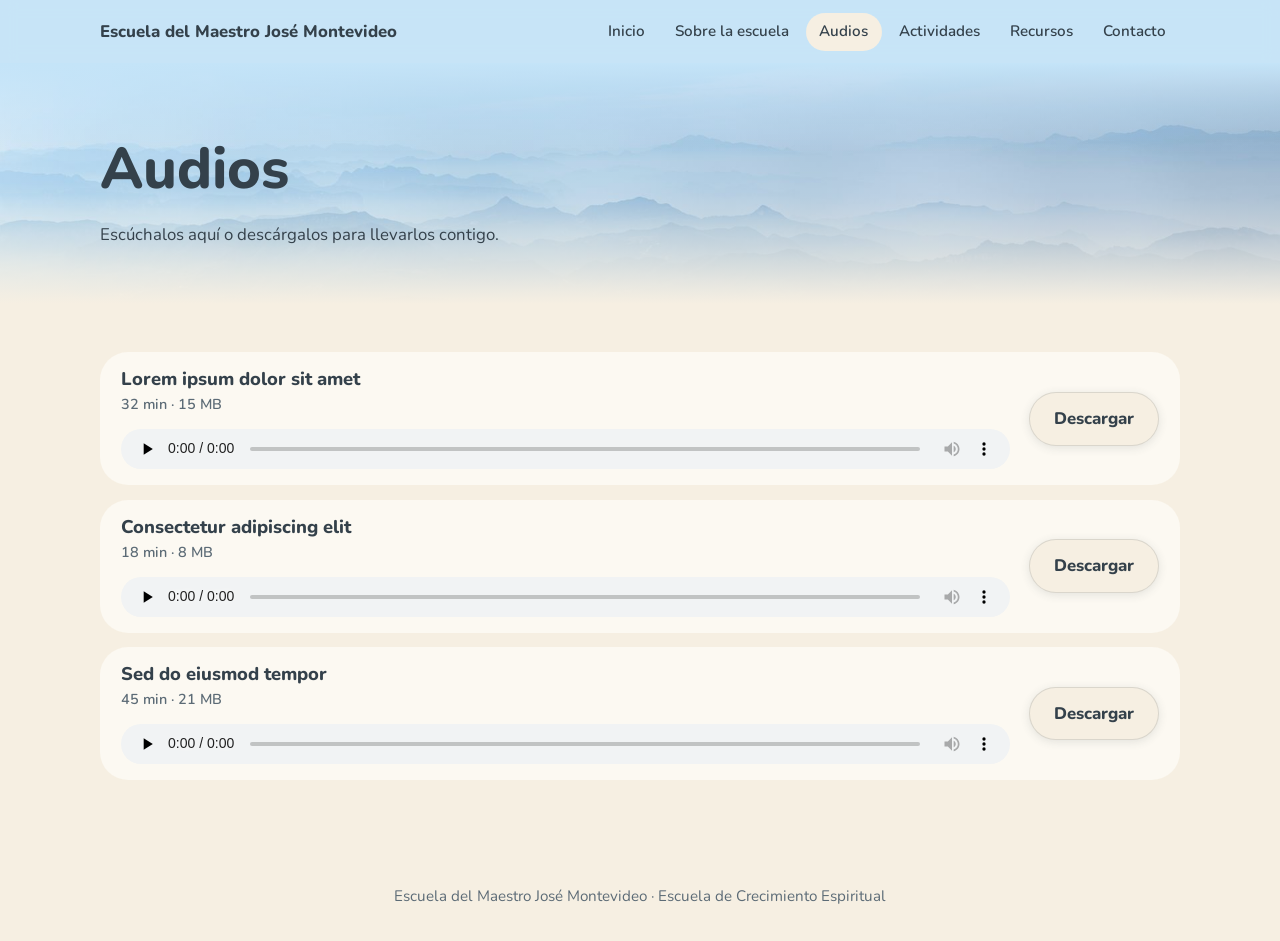
==== audios.html @ 323f75b3 "Add files via upload" ====
<!DOCTYPE html>
<html lang="es">
<head>
<meta charset="utf-8">
<meta name="viewport" content="width=device-width, initial-scale=1">
<title>Audios · Escuela del Maestro José Montevideo</title>
<link rel="preconnect" href="https://fonts.googleapis.com">
<link rel="preconnect" href="https://fonts.gstatic.com" crossorigin>
<link href="https://fonts.googleapis.com/css2?family=Nunito:wght@400;600;800&display=swap" rel="stylesheet">
<link rel="stylesheet" href="styles.css?v=7">
</head>
<body>

<header>
  <nav class="wrap" aria-label="Principal">
    <a class="marca" href="index.html">Escuela del Maestro José Montevideo</a>
    <ul><li><a href="index.html">Inicio</a></li><li><a href="sobre-la-escuela.html">Sobre la escuela</a></li><li><a href="audios.html" aria-current="page">Audios</a></li><li><a href="index.html#actividades">Actividades</a></li><li><a href="recursos.html">Recursos</a></li><li><a href="index.html#contacto">Contacto</a></li></ul>
  </nav>
</header>

<main>
<section class="cabecera fondo cielo">
  <div class="wrap">
    <h1>Audios</h1>
    <p style="margin-top:1rem">Escúchalos aquí o descárgalos para llevarlos contigo.</p>
  </div>
</section>
<section>
  <div class="wrap">
    
    <ul class="lista">
      <li class="fila"><div class="txt"><h3>Lorem ipsum dolor sit amet</h3><small>32 min · 15 MB</small><audio controls preload="none" src="audios/charla-01.mp3">Tu navegador no puede reproducir audio.</audio></div><a class="btn" href="audios/charla-01.mp3" download>Descargar</a></li>
      <li class="fila"><div class="txt"><h3>Consectetur adipiscing elit</h3><small>18 min · 8 MB</small><audio controls preload="none" src="audios/charla-02.mp3">Tu navegador no puede reproducir audio.</audio></div><a class="btn" href="audios/charla-02.mp3" download>Descargar</a></li>
      <li class="fila"><div class="txt"><h3>Sed do eiusmod tempor</h3><small>45 min · 21 MB</small><audio controls preload="none" src="audios/charla-03.mp3">Tu navegador no puede reproducir audio.</audio></div><a class="btn" href="audios/charla-03.mp3" download>Descargar</a></li>
    </ul>
  </div>
</section>
</main>

<footer><div class="wrap">Escuela del Maestro José Montevideo · Escuela de Crecimiento Espiritual</div></footer>

</body>
</html>
---- styles.css ----
:root{
  --arena:#F6EFE2; --arena-2:#EADFCB; --celeste:#C4E4F8; --celeste-2:#96CCEE;
  --tinta:#34414B; --suave:#5C6B76; --enlace:#2F6684; --r:28px;
}
*{box-sizing:border-box;margin:0}
html{scroll-padding-top:76px}
@media (prefers-reduced-motion:no-preference){html{scroll-behavior:smooth}}
body{font-family:"Nunito",system-ui,sans-serif;background:var(--arena);color:var(--tinta);line-height:1.65;font-size:1.05rem}
img{display:block;max-width:100%;background:var(--arena-2)}
a{color:var(--enlace)}
a:focus-visible,button:focus-visible{outline:3px solid var(--enlace);outline-offset:3px;border-radius:8px}
h1,h2,h3{line-height:1.2;font-weight:800}
h1{font-size:clamp(2.2rem,5.5vw,3.6rem)}
h2{font-size:clamp(1.7rem,3.5vw,2.3rem);margin-bottom:.6em}
h3{font-size:1.15rem}
p{max-width:62ch}
.wrap{width:min(1080px,100% - 2.5rem);margin-inline:auto}
section{padding:4.5rem 0}

/* Navegación */
header{position:sticky;top:0;z-index:10;background:var(--celeste);background:color-mix(in srgb,var(--celeste) 94%,transparent);backdrop-filter:blur(8px)}
nav{display:flex;align-items:center;justify-content:space-between;gap:1rem;flex-wrap:wrap;padding:.8rem 0}
.marca{font-weight:800;text-decoration:none;color:var(--tinta)}
nav ul{display:flex;gap:.2rem;list-style:none;padding:0;flex-wrap:wrap}
nav ul a{display:block;padding:.4rem .85rem;border-radius:999px;text-decoration:none;color:var(--tinta);font-weight:600;font-size:.95rem}
nav ul a:hover{background:var(--arena)}

/* Botones */
.btn{display:inline-block;padding:.75rem 1.5rem;border-radius:999px;background:var(--arena);border:1px solid rgba(52,65,75,.14);box-shadow:0 2px 10px rgba(52,65,75,.12);color:var(--tinta);font-weight:800;text-decoration:none;transition:background .2s}
.btn:hover{background:#fff}

/* Inicio */
.hero .wrap{display:grid;grid-template-columns:1.1fr .9fr;gap:3rem;align-items:center}
.hero p{margin:1.2rem 0 1.8rem;color:var(--suave);font-size:1.15rem}

/* Olas */

/* Bandas de color */
.celeste{background:linear-gradient(var(--arena),var(--celeste) 120px,var(--celeste) calc(100% - 120px),var(--arena));padding:6.5rem 0}
.arena2{background:var(--arena-2)}

/* Sobre la escuela */
.dos{display:grid;grid-template-columns:.9fr 1.1fr;gap:3rem;align-items:center}
.dos p+p{margin-top:1rem}
.valores{display:flex;gap:.6rem;flex-wrap:wrap;margin-top:1.5rem;list-style:none;padding:0}
.valores li{background:var(--arena);padding:.4rem 1rem;border-radius:999px;font-weight:600;font-size:.95rem}

/* Listas: audios y actividades */
.lista{list-style:none;padding:0;display:grid;gap:.9rem}
.fila{display:flex;align-items:center;gap:1.2rem;background:#FCF9F2;padding:1rem 1.3rem;border-radius:var(--r)}
.fila .txt{flex:1}
.fila small{color:var(--suave);font-size:.9rem}
.fila small{font-weight:600}
.fila p{margin-top:.5rem;color:var(--suave);font-size:1rem}
audio{display:block;width:100%;height:40px;margin-top:.7rem}

/* Recursos */

/* Contacto */
.celeste.contacto{background:var(--celeste)}
.contacto dl{display:grid;grid-template-columns:auto 1fr;gap:.5rem 1.2rem;margin-top:1.2rem}
.contacto dt{font-weight:800}

.vacio{background:var(--arena-2);padding:2rem;border-radius:var(--r);color:var(--suave)}
footer{padding:2rem 0;text-align:center;color:var(--suave);font-size:.95rem}

@media (max-width:760px){
  .hero .wrap,.dos,.contacto .dos{grid-template-columns:1fr;gap:2rem}
  section{padding:3.2rem 0}
  nav ul{flex-wrap:nowrap;overflow-x:auto;width:100%;padding-bottom:.2rem}
  nav ul a{white-space:nowrap}
  .fila{flex-wrap:wrap}
}

/* Varias páginas */
nav ul a[aria-current="page"]{background:var(--arena)}
.mas{margin-top:1.8rem}
.texto h2{margin-top:1.8em;font-size:1.4rem}
.texto p+p{margin-top:1rem}
.texto{padding-top:0}

/* Fondos de naturaleza difuminados */
.fondo{position:relative;isolation:isolate;background-size:cover;background-repeat:no-repeat}
.fondo::before{content:"";position:absolute;inset:0;z-index:-1;background:linear-gradient(var(--celeste),transparent 90px),linear-gradient(rgba(246,239,226,.12),rgba(246,239,226,.34) 55%,var(--arena))}
.cielo{background-image:url(img/fondo-montanas.jpg);background-position:50% 40%}
.nubes{background-image:url(img/fondo-nubes.jpg);background-position:50% 50%}
.hero{padding:7rem 0 6rem}
.hero .wrap{display:block}
.hero p{color:var(--tinta);max-width:60ch}
.cabecera{padding:4.5rem 0 3.5rem}
.cabecera p{color:var(--tinta)}
.cabecera + section{padding-top:3rem}
@media (max-width:760px){.hero{padding:4.5rem 0 4rem}.cabecera{padding:3rem 0 2.5rem}}
@media (max-width:760px){.celeste{padding:5rem 0}}
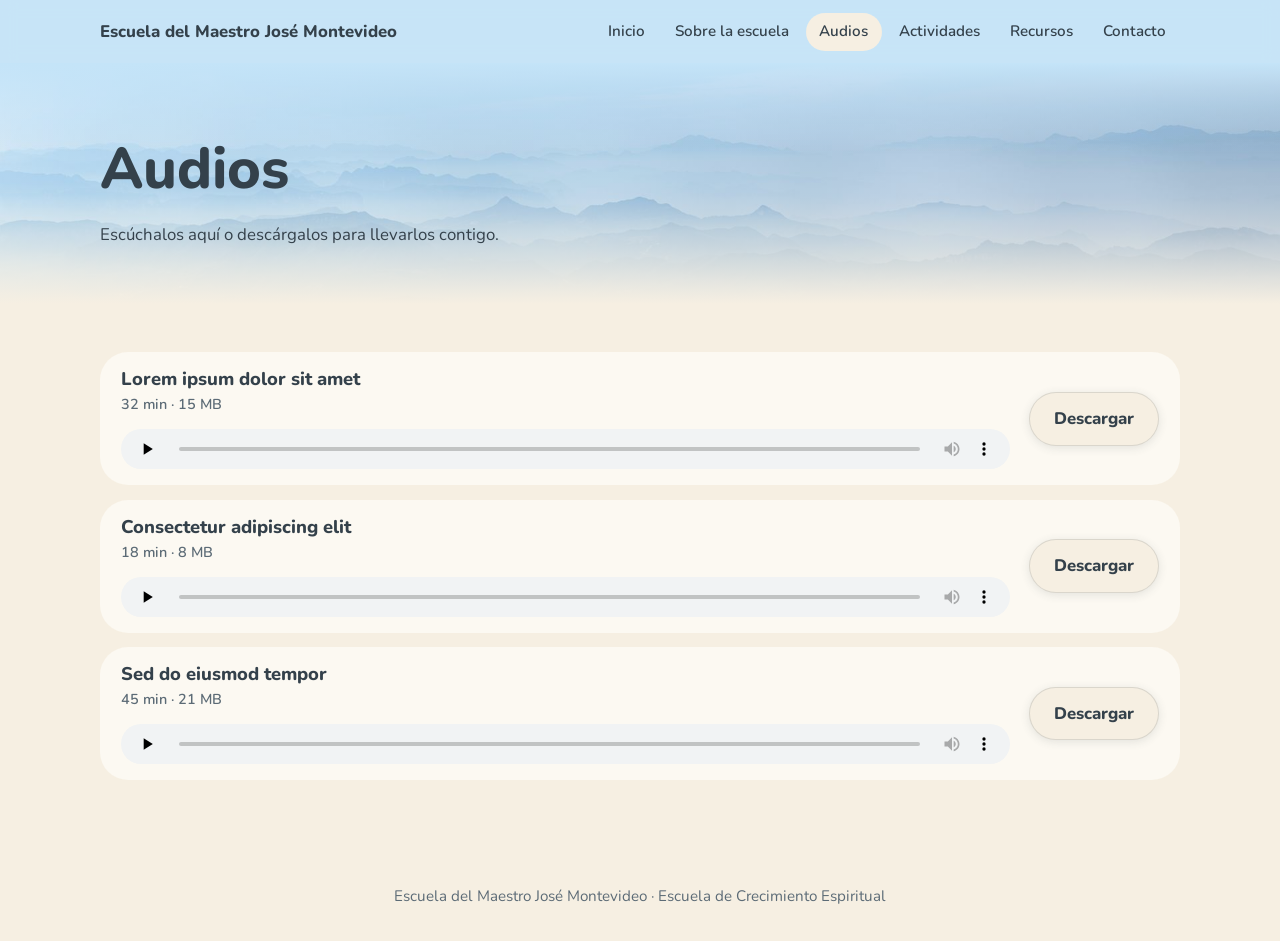
==== commit 99f838ab: "Add files via upload" ====
--- a/audios.html
+++ b/audios.html
@@ -7,7 +7,7 @@
 <link rel="preconnect" href="https://fonts.googleapis.com">
 <link rel="preconnect" href="https://fonts.gstatic.com" crossorigin>
 <link href="https://fonts.googleapis.com/css2?family=Nunito:wght@400;600;800&display=swap" rel="stylesheet">
-<link rel="stylesheet" href="styles.css?v=7">
+<link rel="stylesheet" href="styles.css?v=8">
 </head>
 <body>
 
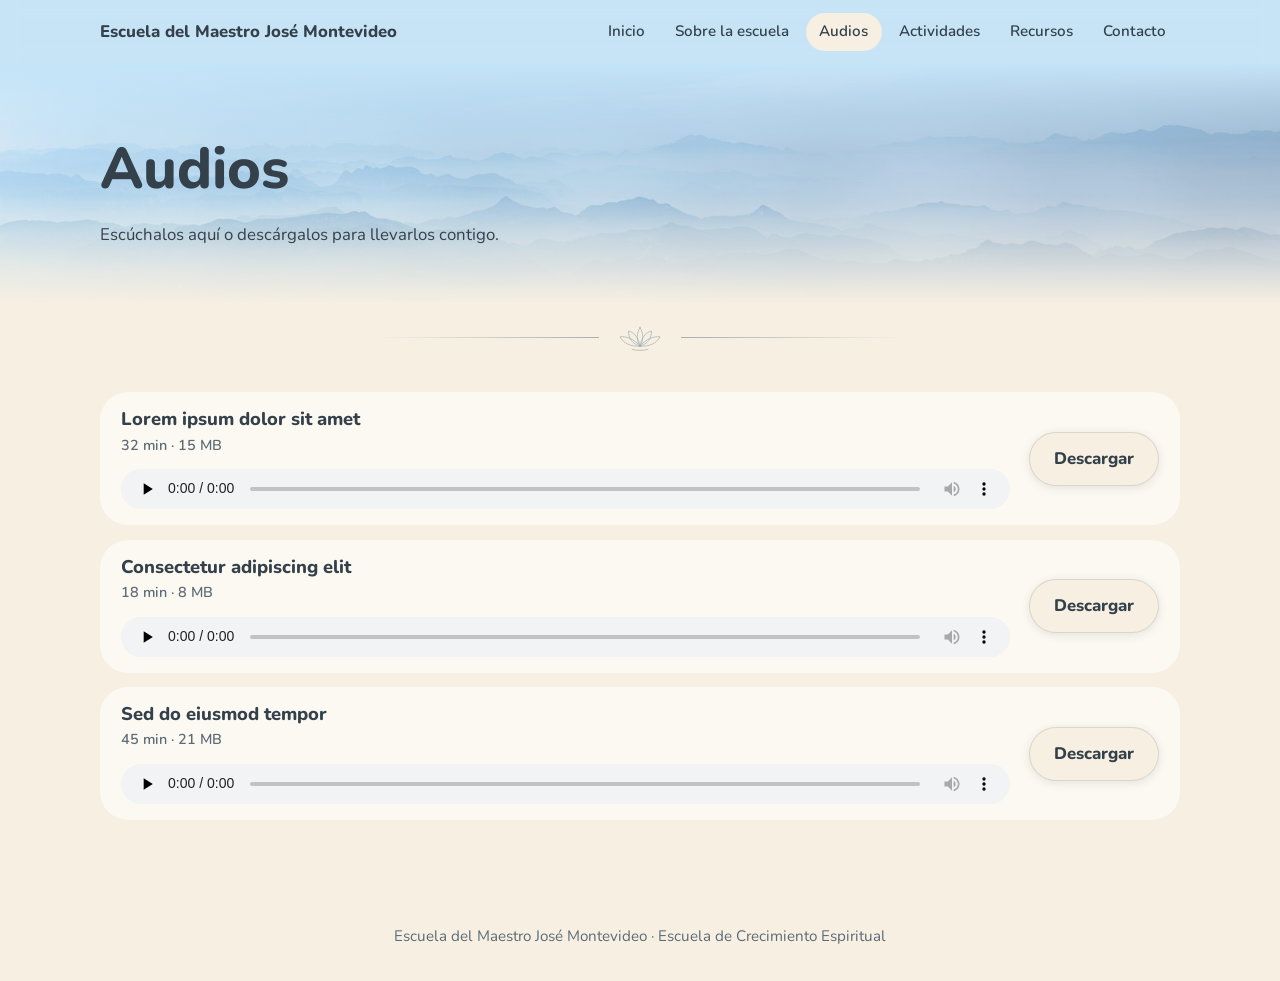
==== commit a2cdf858: "Add files via upload" ====
--- a/audios.html
+++ b/audios.html
@@ -7,7 +7,7 @@
 <link rel="preconnect" href="https://fonts.googleapis.com">
 <link rel="preconnect" href="https://fonts.gstatic.com" crossorigin>
 <link href="https://fonts.googleapis.com/css2?family=Nunito:wght@400;600;800&display=swap" rel="stylesheet">
-<link rel="stylesheet" href="styles.css?v=8">
+<link rel="stylesheet" href="styles.css?v=9">
 </head>
 <body>
 
@@ -25,6 +25,9 @@
     <p style="margin-top:1rem">Escúchalos aquí o descárgalos para llevarlos contigo.</p>
   </div>
 </section>
+<div class="divisor" aria-hidden="true">
+  <svg viewBox="0 0 64 40"><path d="M32 6C27 14 27 24 32 32 37 24 37 14 32 6Z"/><path d="M32 32C21 29 16 21 16 11 25 13 30 21 32 32Z"/><path d="M32 32C43 29 48 21 48 11 39 13 34 21 32 32Z"/><path d="M32 32C19 33 9 28 4 19 13 18 24 22 32 32Z"/><path d="M32 32C45 33 55 28 60 19 51 18 40 22 32 32Z"/><path d="M21 36.5C28 38.5 36 38.5 43 36.5"/></svg>
+</div>
 <section>
   <div class="wrap">
     
--- a/styles.css
+++ b/styles.css
@@ -92,3 +92,10 @@
 .cabecera + section{padding-top:3rem}
 @media (max-width:760px){.hero{padding:4.5rem 0 4rem}.cabecera{padding:3rem 0 2.5rem}}
 @media (max-width:760px){.celeste{padding:5rem 0}}
+
+/* Separador de loto */
+.divisor{display:flex;align-items:center;gap:1.1rem;width:min(520px,100% - 2.5rem);margin:1.2rem auto 0;color:#6F8798;opacity:.6}
+.divisor::before,.divisor::after{content:"";flex:1;height:1px;background:linear-gradient(90deg,transparent,currentColor)}
+.divisor::after{background:linear-gradient(270deg,transparent,currentColor)}
+.divisor svg{width:46px;height:29px;flex:none;fill:none;stroke:currentColor;stroke-width:1;stroke-linecap:round;stroke-linejoin:round}
+.cabecera + .divisor + section{padding-top:2.5rem}
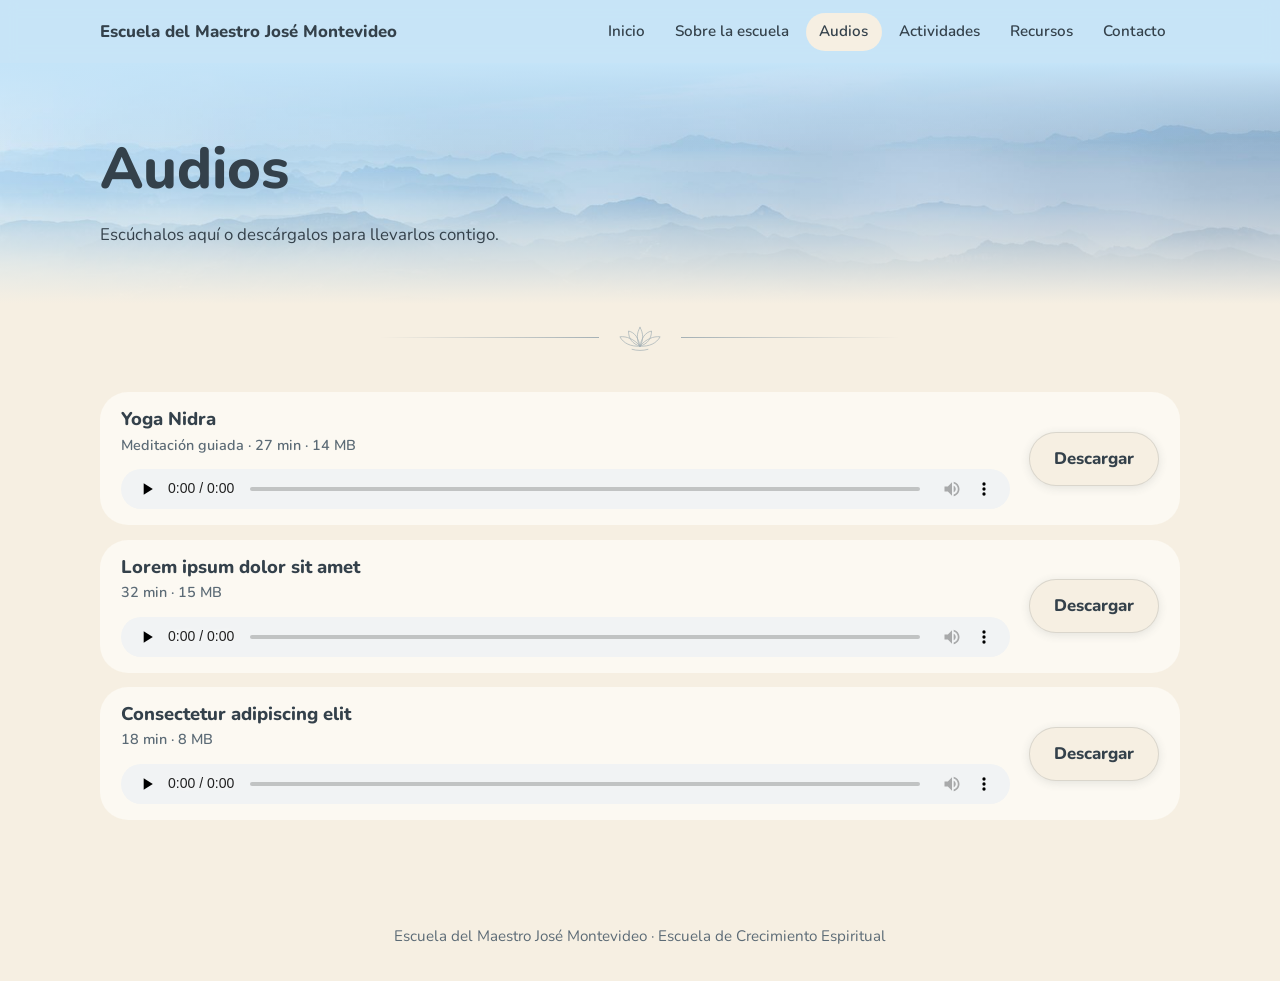
==== commit 09e9bb86: "Remove audio entry for 'Sed do eiusmod tempor' Removed an audio list item for 'Sed do eiusmod tempor" ====
--- a/audios.html
+++ b/audios.html
@@ -7,7 +7,7 @@
 <link rel="preconnect" href="https://fonts.googleapis.com">
 <link rel="preconnect" href="https://fonts.gstatic.com" crossorigin>
 <link href="https://fonts.googleapis.com/css2?family=Nunito:wght@400;600;800&display=swap" rel="stylesheet">
-<link rel="stylesheet" href="styles.css?v=9">
+<link rel="stylesheet" href="styles.css?v=10">
 </head>
 <body>
 
@@ -32,9 +32,9 @@
   <div class="wrap">
     
     <ul class="lista">
+       <li class="fila"><div class="txt"><h3>Yoga Nidra</h3><small>Meditación guiada · 27 min · 14 MB</small><audio controls preload="none" src="audios/yoga-nidra.mp3">Tu navegador no puede reproducir audio.</audio></div><a class="btn" href="audios/yoga-nidra.mp3" download>Descargar</a></li>
       <li class="fila"><div class="txt"><h3>Lorem ipsum dolor sit amet</h3><small>32 min · 15 MB</small><audio controls preload="none" src="audios/charla-01.mp3">Tu navegador no puede reproducir audio.</audio></div><a class="btn" href="audios/charla-01.mp3" download>Descargar</a></li>
       <li class="fila"><div class="txt"><h3>Consectetur adipiscing elit</h3><small>18 min · 8 MB</small><audio controls preload="none" src="audios/charla-02.mp3">Tu navegador no puede reproducir audio.</audio></div><a class="btn" href="audios/charla-02.mp3" download>Descargar</a></li>
-      <li class="fila"><div class="txt"><h3>Sed do eiusmod tempor</h3><small>45 min · 21 MB</small><audio controls preload="none" src="audios/charla-03.mp3">Tu navegador no puede reproducir audio.</audio></div><a class="btn" href="audios/charla-03.mp3" download>Descargar</a></li>
     </ul>
   </div>
 </section>
--- a/styles.css
+++ b/styles.css
@@ -99,3 +99,12 @@
 .divisor::after{background:linear-gradient(270deg,transparent,currentColor)}
 .divisor svg{width:46px;height:29px;flex:none;fill:none;stroke:currentColor;stroke-width:1;stroke-linecap:round;stroke-linejoin:round}
 .cabecera + .divisor + section{padding-top:2.5rem}
+
+/* Contacto: loto a la derecha, texto sobre zona lisa */
+.contacto{position:relative;isolation:isolate;overflow:hidden}
+.contacto::before{content:"";position:absolute;z-index:-1;top:0;right:0;bottom:0;width:55%;background:url(img/fondo-loto.jpg) center/cover no-repeat;-webkit-mask-image:linear-gradient(90deg,transparent 25%,#000 70%);mask-image:linear-gradient(90deg,transparent 25%,#000 70%)}
+.contacto .wrap>div{max-width:480px}
+@media (max-width:900px){
+  .contacto{padding-bottom:calc(5rem + 210px)}
+  .contacto::before{top:auto;width:100%;height:260px;-webkit-mask-image:linear-gradient(180deg,transparent,#000 60%);mask-image:linear-gradient(180deg,transparent,#000 60%)}
+}
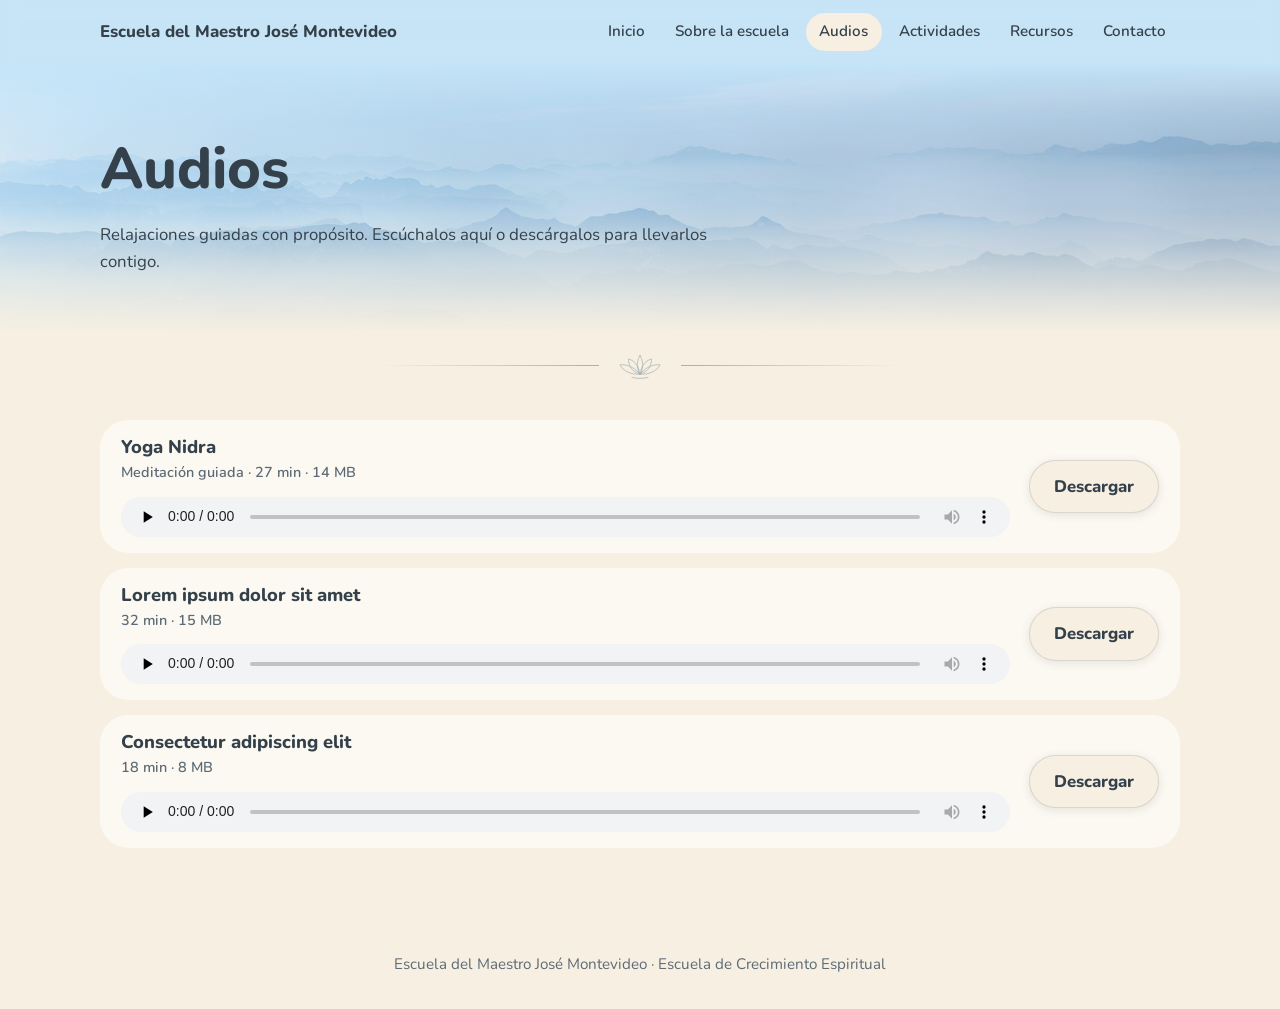
==== commit 2ab33148: "Update audio description in audios.html" ====
--- a/audios.html
+++ b/audios.html
@@ -22,7 +22,7 @@
 <section class="cabecera fondo cielo">
   <div class="wrap">
     <h1>Audios</h1>
-    <p style="margin-top:1rem">Escúchalos aquí o descárgalos para llevarlos contigo.</p>
+    <p style="margin-top:1rem">Relajaciones guiadas con propósito. Escúchalos aquí o descárgalos para llevarlos contigo.</p>
   </div>
 </section>
 <div class="divisor" aria-hidden="true">
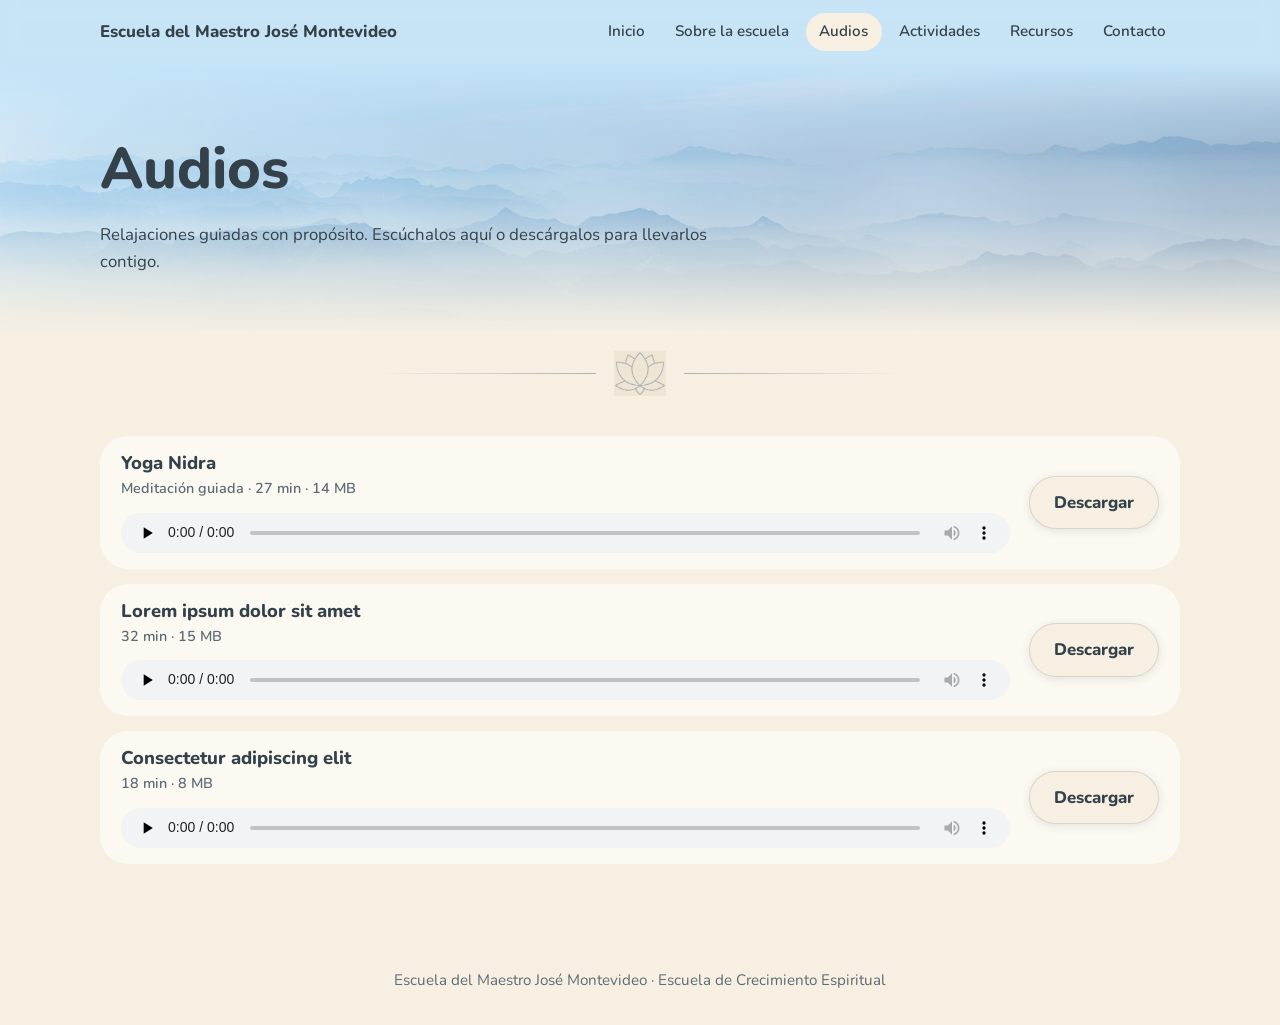
==== commit dbf5ba17: "Add files via upload" ====
--- a/audios.html
+++ b/audios.html
@@ -7,7 +7,7 @@
 <link rel="preconnect" href="https://fonts.googleapis.com">
 <link rel="preconnect" href="https://fonts.gstatic.com" crossorigin>
 <link href="https://fonts.googleapis.com/css2?family=Nunito:wght@400;600;800&display=swap" rel="stylesheet">
-<link rel="stylesheet" href="styles.css?v=10">
+<link rel="stylesheet" href="styles.css?v=11">
 </head>
 <body>
 
@@ -26,13 +26,13 @@
   </div>
 </section>
 <div class="divisor" aria-hidden="true">
-  <svg viewBox="0 0 64 40"><path d="M32 6C27 14 27 24 32 32 37 24 37 14 32 6Z"/><path d="M32 32C21 29 16 21 16 11 25 13 30 21 32 32Z"/><path d="M32 32C43 29 48 21 48 11 39 13 34 21 32 32Z"/><path d="M32 32C19 33 9 28 4 19 13 18 24 22 32 32Z"/><path d="M32 32C45 33 55 28 60 19 51 18 40 22 32 32Z"/><path d="M21 36.5C28 38.5 36 38.5 43 36.5"/></svg>
+  <img src="img/loto-separador.png" alt="" width="52" height="45">
 </div>
 <section>
   <div class="wrap">
     
     <ul class="lista">
-       <li class="fila"><div class="txt"><h3>Yoga Nidra</h3><small>Meditación guiada · 27 min · 14 MB</small><audio controls preload="none" src="audios/yoga-nidra.mp3">Tu navegador no puede reproducir audio.</audio></div><a class="btn" href="audios/yoga-nidra.mp3" download>Descargar</a></li>
+      <li class="fila"><div class="txt"><h3>Yoga Nidra</h3><small>Meditación guiada · 27 min · 14 MB</small><audio controls preload="none" src="audios/yoga-nidra.mp3">Tu navegador no puede reproducir audio.</audio></div><a class="btn" href="audios/yoga-nidra.mp3" download>Descargar</a></li>
       <li class="fila"><div class="txt"><h3>Lorem ipsum dolor sit amet</h3><small>32 min · 15 MB</small><audio controls preload="none" src="audios/charla-01.mp3">Tu navegador no puede reproducir audio.</audio></div><a class="btn" href="audios/charla-01.mp3" download>Descargar</a></li>
       <li class="fila"><div class="txt"><h3>Consectetur adipiscing elit</h3><small>18 min · 8 MB</small><audio controls preload="none" src="audios/charla-02.mp3">Tu navegador no puede reproducir audio.</audio></div><a class="btn" href="audios/charla-02.mp3" download>Descargar</a></li>
     </ul>
--- a/styles.css
+++ b/styles.css
@@ -97,7 +97,7 @@
 .divisor{display:flex;align-items:center;gap:1.1rem;width:min(520px,100% - 2.5rem);margin:1.2rem auto 0;color:#6F8798;opacity:.6}
 .divisor::before,.divisor::after{content:"";flex:1;height:1px;background:linear-gradient(90deg,transparent,currentColor)}
 .divisor::after{background:linear-gradient(270deg,transparent,currentColor)}
-.divisor svg{width:46px;height:29px;flex:none;fill:none;stroke:currentColor;stroke-width:1;stroke-linecap:round;stroke-linejoin:round}
+.divisor img{width:52px;height:auto;flex:none}
 .cabecera + .divisor + section{padding-top:2.5rem}
 
 /* Contacto: loto a la derecha, texto sobre zona lisa */
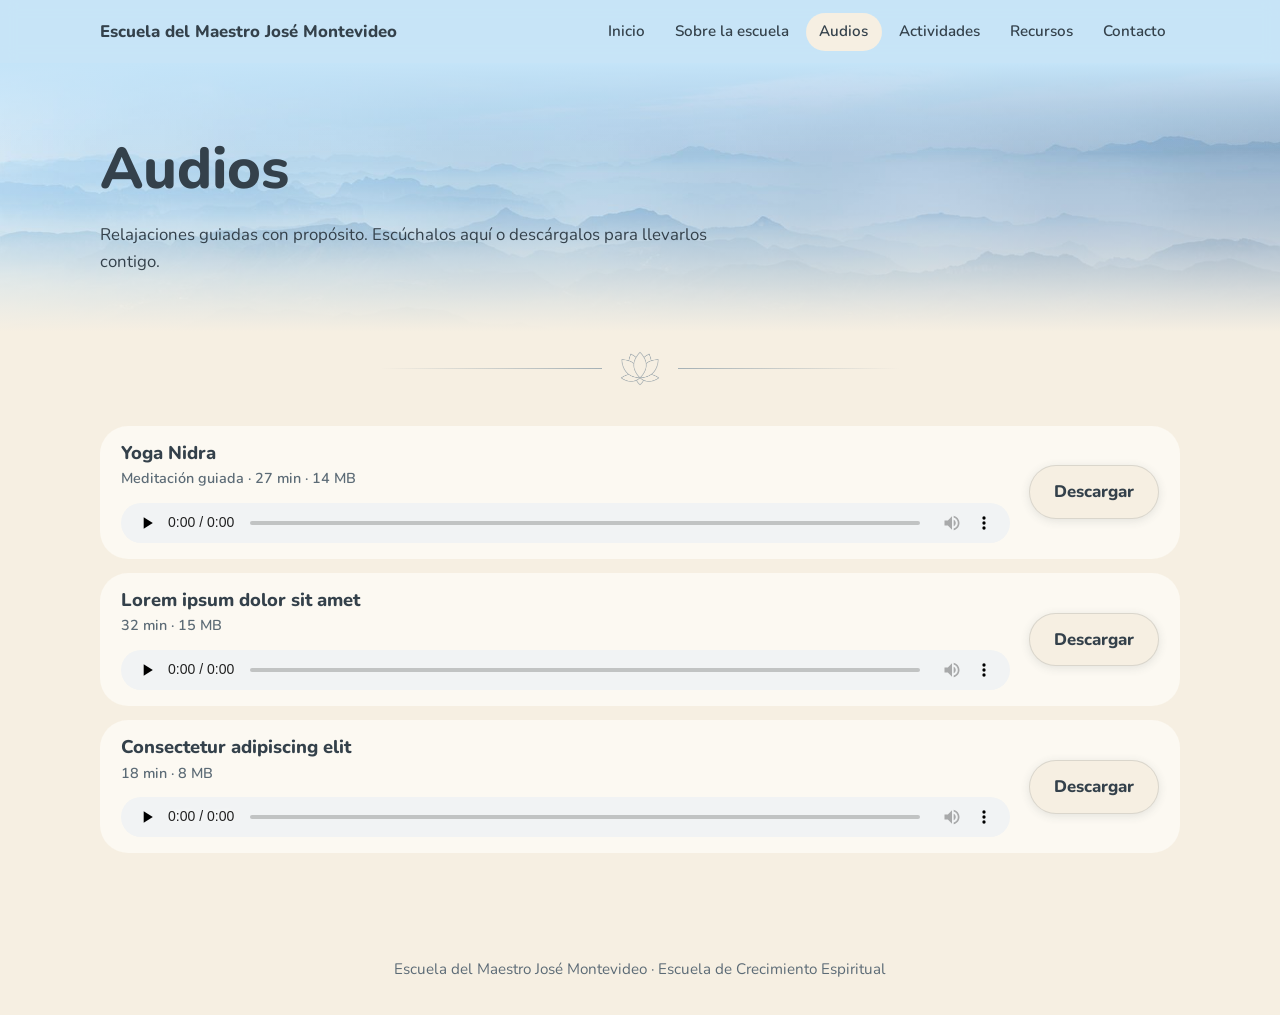
==== commit 763a3c09: "Add files via upload" ====
--- a/audios.html
+++ b/audios.html
@@ -7,7 +7,7 @@
 <link rel="preconnect" href="https://fonts.googleapis.com">
 <link rel="preconnect" href="https://fonts.gstatic.com" crossorigin>
 <link href="https://fonts.googleapis.com/css2?family=Nunito:wght@400;600;800&display=swap" rel="stylesheet">
-<link rel="stylesheet" href="styles.css?v=11">
+<link rel="stylesheet" href="styles.css?v=12">
 </head>
 <body>
 
@@ -26,7 +26,7 @@
   </div>
 </section>
 <div class="divisor" aria-hidden="true">
-  <img src="img/loto-separador.png" alt="" width="52" height="45">
+  <img src="img/loto-separador.png" alt="" width="40" height="35">
 </div>
 <section>
   <div class="wrap">
--- a/styles.css
+++ b/styles.css
@@ -6,7 +6,7 @@
 html{scroll-padding-top:76px}
 @media (prefers-reduced-motion:no-preference){html{scroll-behavior:smooth}}
 body{font-family:"Nunito",system-ui,sans-serif;background:var(--arena);color:var(--tinta);line-height:1.65;font-size:1.05rem}
-img{display:block;max-width:100%;background:var(--arena-2)}
+img{display:block;max-width:100%}
 a{color:var(--enlace)}
 a:focus-visible,button:focus-visible{outline:3px solid var(--enlace);outline-offset:3px;border-radius:8px}
 h1,h2,h3{line-height:1.2;font-weight:800}
@@ -97,7 +97,7 @@
 .divisor{display:flex;align-items:center;gap:1.1rem;width:min(520px,100% - 2.5rem);margin:1.2rem auto 0;color:#6F8798;opacity:.6}
 .divisor::before,.divisor::after{content:"";flex:1;height:1px;background:linear-gradient(90deg,transparent,currentColor)}
 .divisor::after{background:linear-gradient(270deg,transparent,currentColor)}
-.divisor img{width:52px;height:auto;flex:none}
+.divisor img{width:40px;height:auto;flex:none}
 .cabecera + .divisor + section{padding-top:2.5rem}
 
 /* Contacto: loto a la derecha, texto sobre zona lisa */
